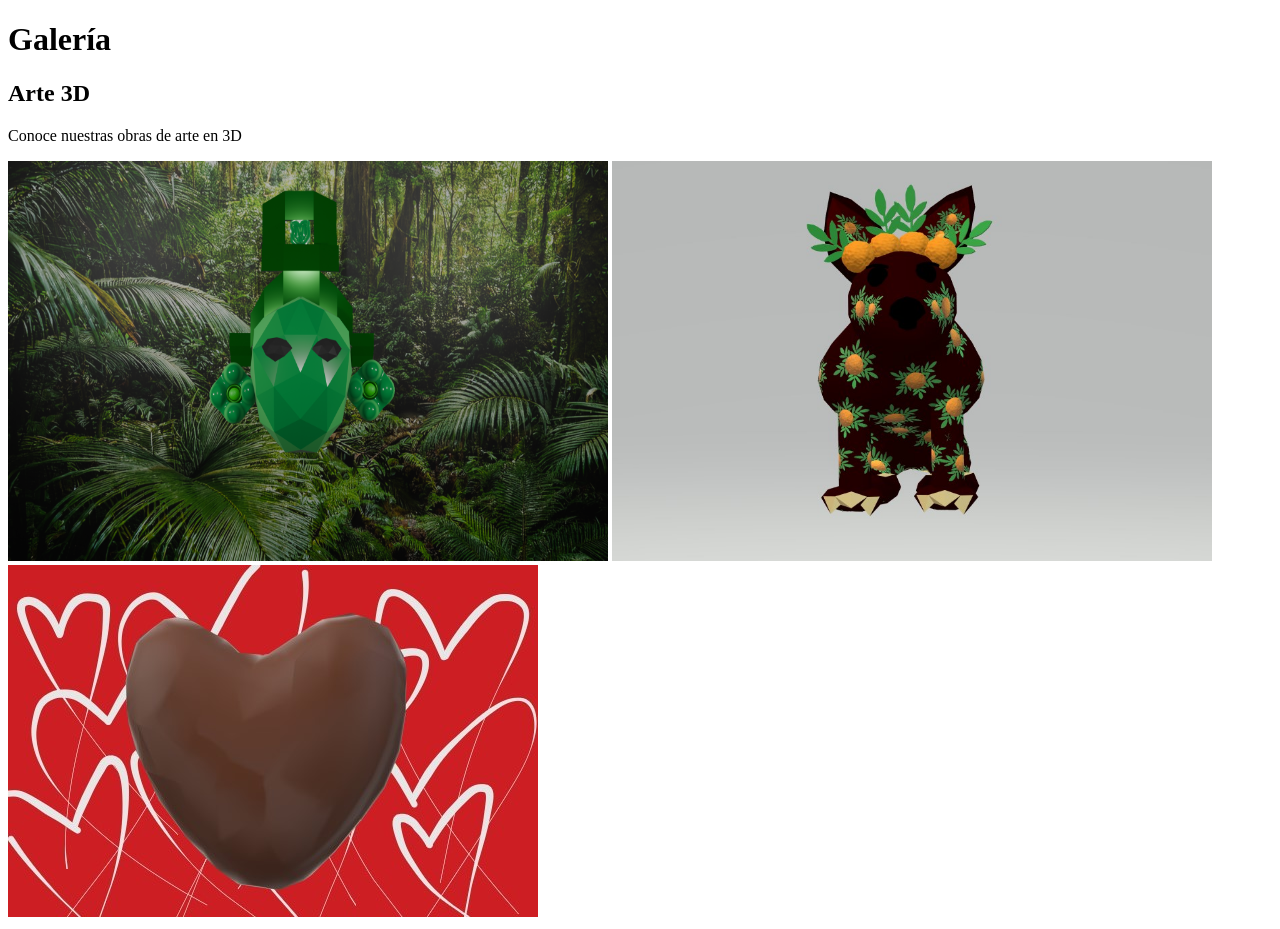
==== Modelado.html @ 84d5847e "ajuste de tamaño de imagenes 2" ====
<!DOCTYPE html>
<html lang="en">
<head>
    <meta charset="UTF-8">
    <meta name="viewport" content="width=device-width, initial-scale=1.0">
    <title>Document</title>
</head>
<body>
<h1>Galería</h1>
<h2>Arte 3D</h2> 
<P>Conoce nuestras obras de arte en 3D</P>
<img src="cabeza maya.png" alt="Maya" width="600" height="400">
<img src="Xolotzcuintle cempasuchiltl.jpg" alt="Xolotzcuintle" width="600" height="400">
<img src="choco san val.jpg" alt="Chocolate">
</body>
</html>
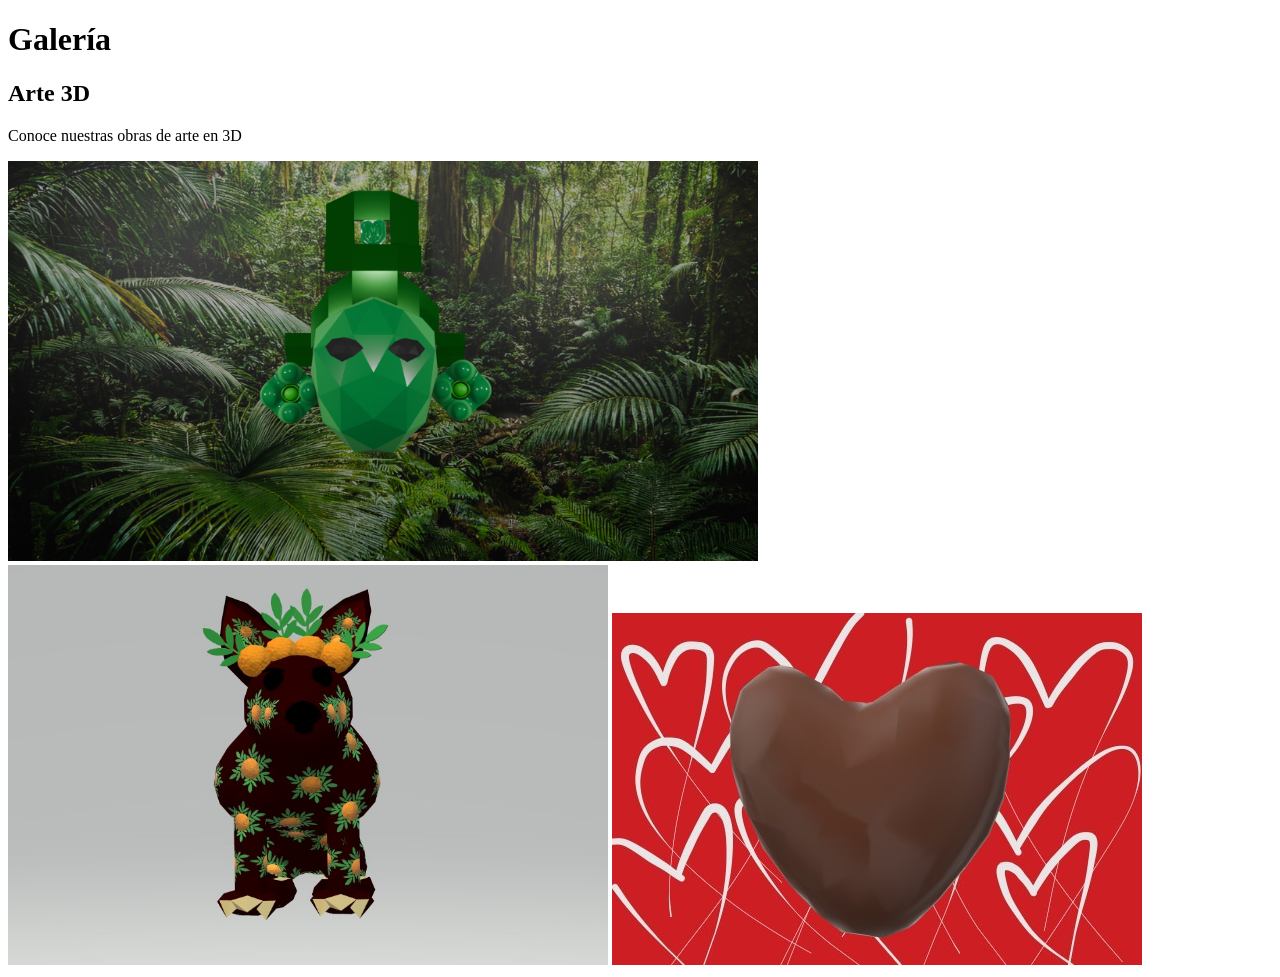
==== commit ed52396e: "ajuste de tamano 3" ====
--- a/Modelado.html
+++ b/Modelado.html
@@ -9,7 +9,7 @@
 <h1>Galería</h1>
 <h2>Arte 3D</h2> 
 <P>Conoce nuestras obras de arte en 3D</P>
-<img src="cabeza maya.png" alt="Maya" width="600" height="400">
+<img src="cabeza maya.png" alt="Maya" width="750" height="400">
 <img src="Xolotzcuintle cempasuchiltl.jpg" alt="Xolotzcuintle" width="600" height="400">
 <img src="choco san val.jpg" alt="Chocolate">
 </body>
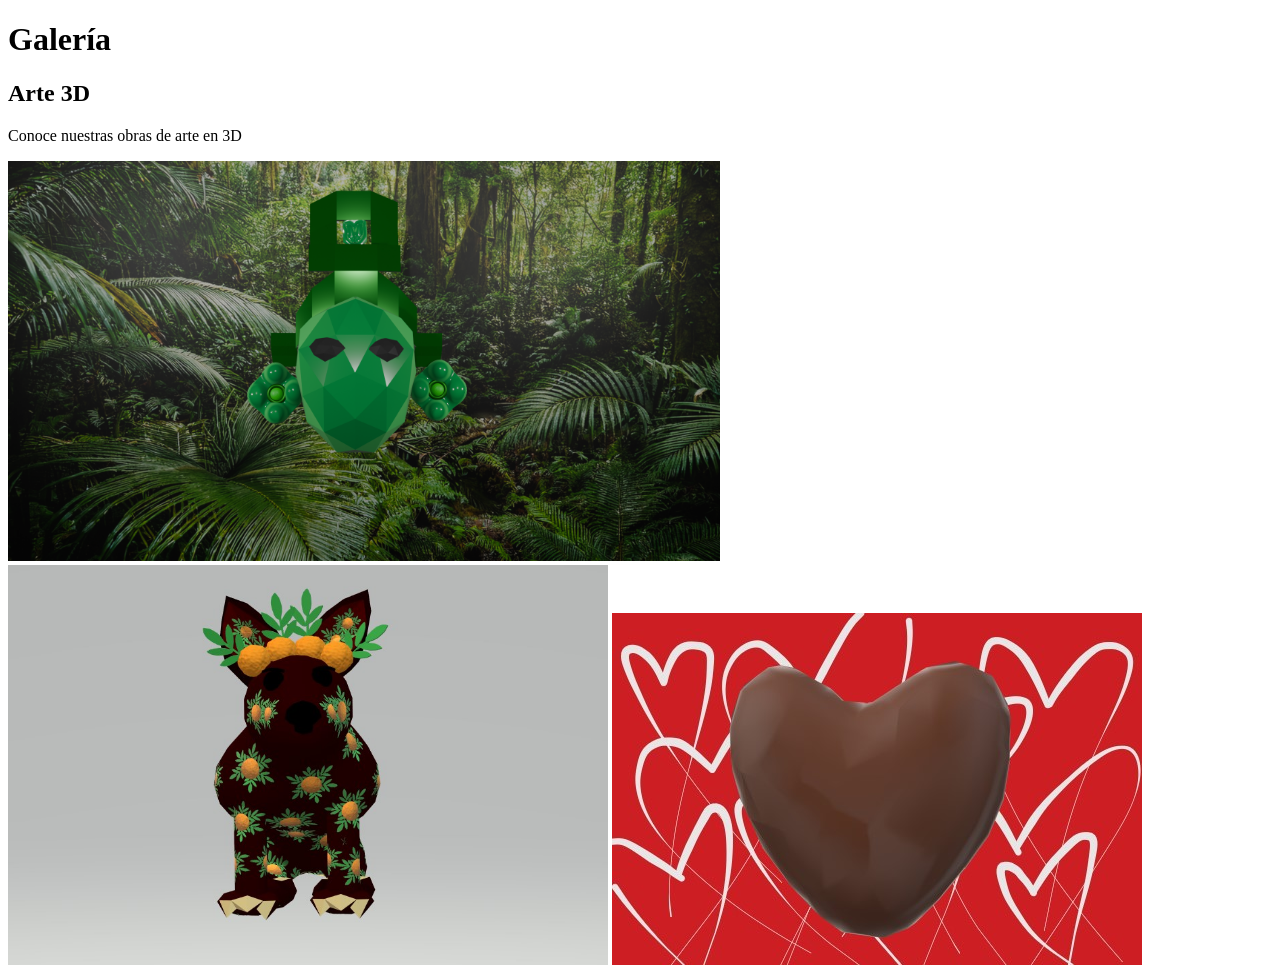
==== commit 871dbbe1: "ajuste4" ====
--- a/Modelado.html
+++ b/Modelado.html
@@ -9,7 +9,7 @@
 <h1>Galería</h1>
 <h2>Arte 3D</h2> 
 <P>Conoce nuestras obras de arte en 3D</P>
-<img src="cabeza maya.png" alt="Maya" width="750" height="400">
+<img src="cabeza maya.png" alt="Maya" width="712" height="400">
 <img src="Xolotzcuintle cempasuchiltl.jpg" alt="Xolotzcuintle" width="600" height="400">
 <img src="choco san val.jpg" alt="Chocolate">
 </body>
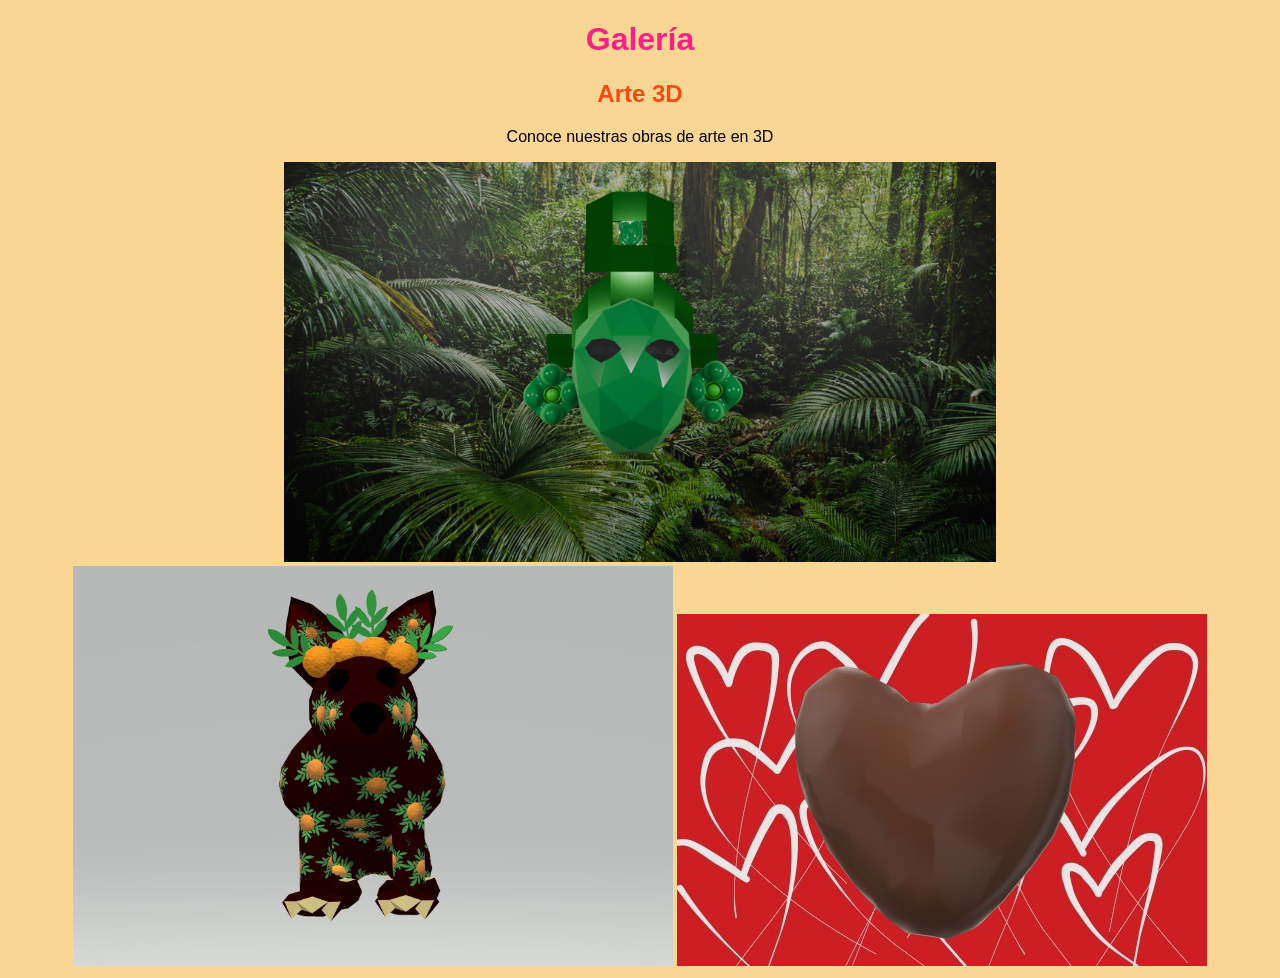
==== commit 51b98a71: "enlace de hoja de estilos a las páginas" ====
--- a/Modelado.html
+++ b/Modelado.html
@@ -4,6 +4,7 @@
     <meta charset="UTF-8">
     <meta name="viewport" content="width=device-width, initial-scale=1.0">
     <title>Document</title>
+     <link rel="stylesheet" href="styles.css">
 </head>
 <body>
 <h1>Galería</h1>
--- a/styles.css
+++ b/styles.css
@@ -0,0 +1,16 @@
+body {
+  font-family: Arial, Helvetica, sans-serif;      
+  background-color: #FAD695;
+  text-align: center;
+}
+
+h1 {
+    color: #FA2383;
+    font-size: 24 px;    
+    margin-bottom: 20 px;
+}
+
+h2 {
+  color: #FA4A0F;
+
+}
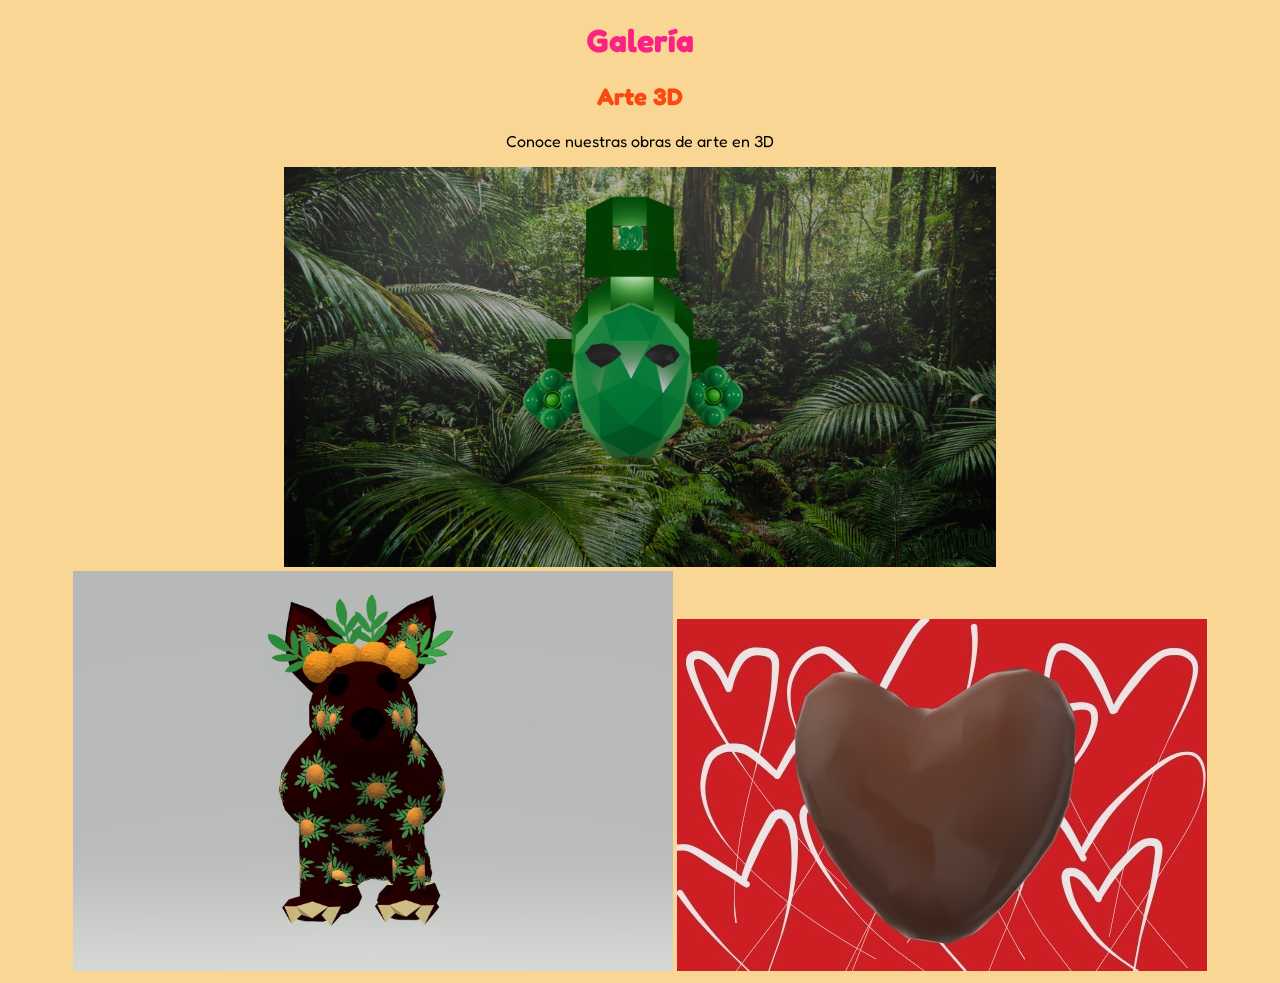
==== commit 17f02071: "google fonts" ====
--- a/Modelado.html
+++ b/Modelado.html
@@ -5,6 +5,9 @@
     <meta name="viewport" content="width=device-width, initial-scale=1.0">
     <title>Document</title>
      <link rel="stylesheet" href="styles.css">
+     <link rel="preconnect" href="https://fonts.googleapis.com">
+    <link rel="preconnect" href="https://fonts.gstatic.com" crossorigin>
+    <link href="https://fonts.googleapis.com/css2?family=Fredoka:wght@300..700&display=swap" rel="stylesheet">
 </head>
 <body>
 <h1>Galería</h1>
--- a/styles.css
+++ b/styles.css
@@ -1,5 +1,5 @@
 body {
-  font-family: Arial, Helvetica, sans-serif;      
+  font-family: "Fredoka", sans-serif;
   background-color: #FAD695;
   text-align: center;
 }
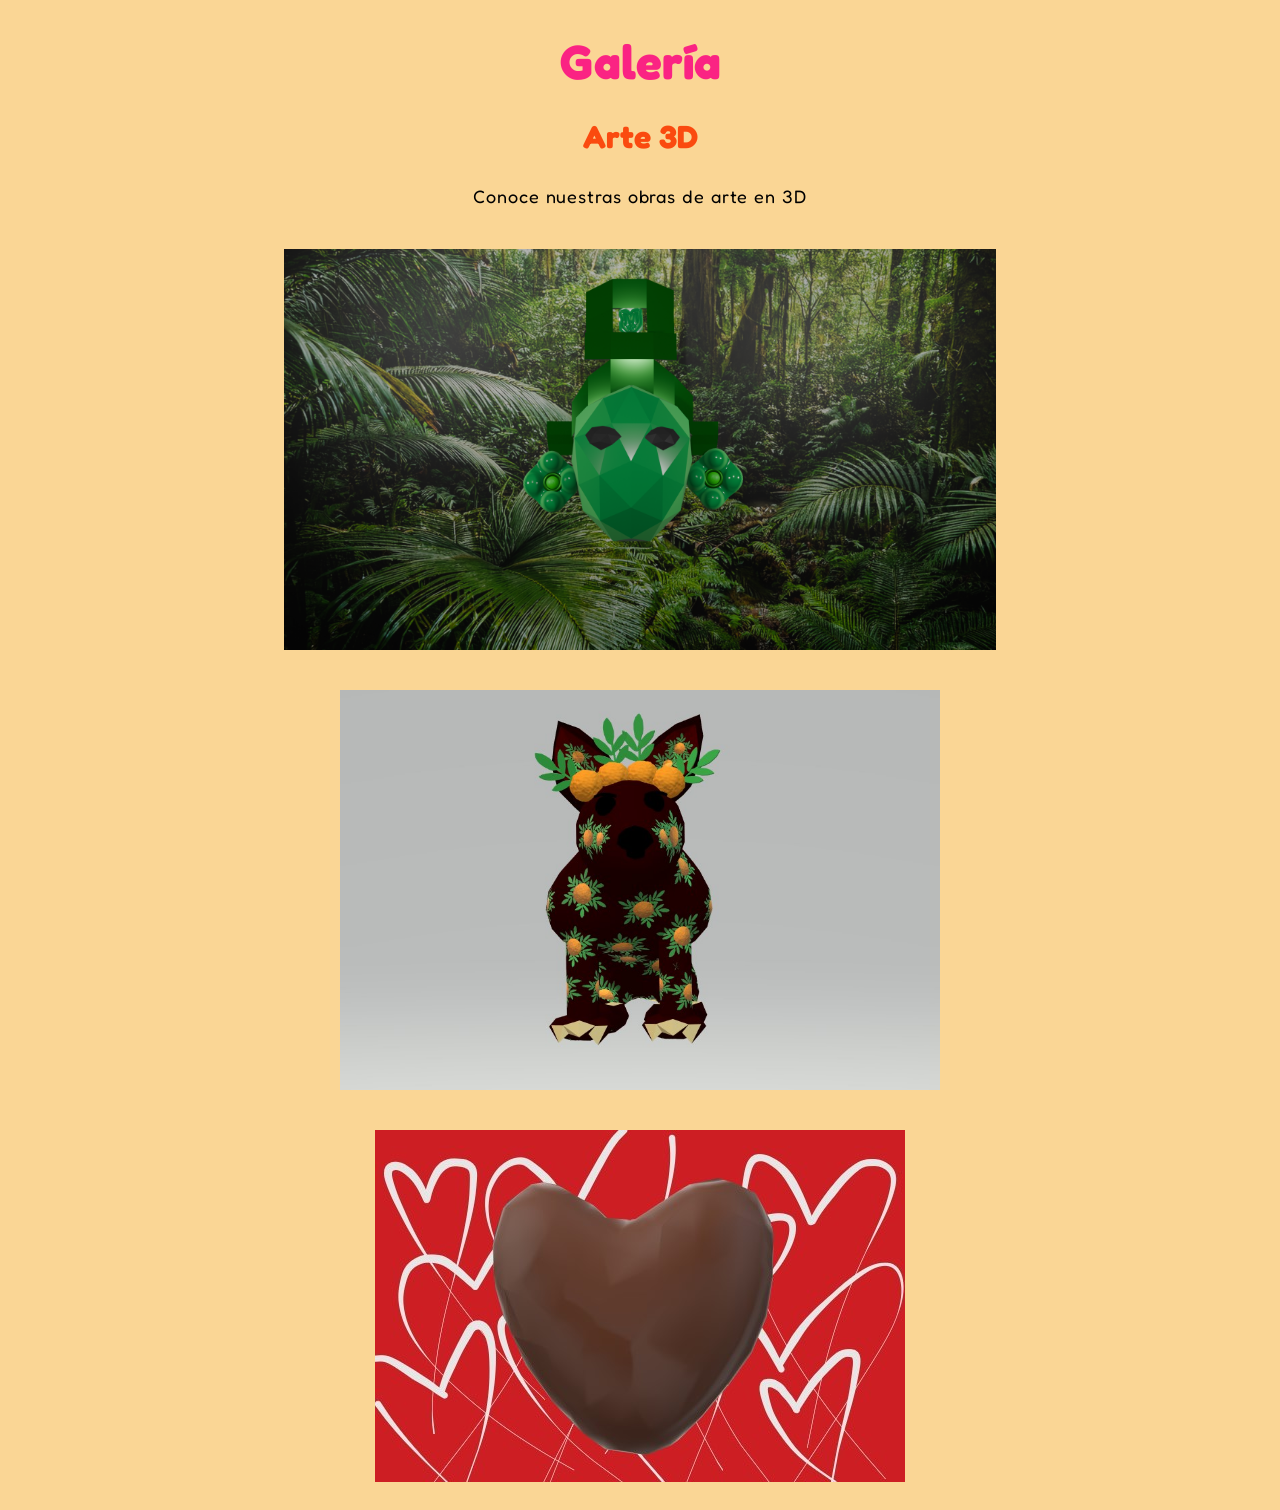
==== commit a58c1984: "flexbox de las páginas secundarias" ====
--- a/Modelado.html
+++ b/Modelado.html
@@ -13,8 +13,14 @@
 <h1>Galería</h1>
 <h2>Arte 3D</h2> 
 <P>Conoce nuestras obras de arte en 3D</P>
+
+<div class="galeria">
+
 <img src="cabeza maya.png" alt="Maya" width="712" height="400">
 <img src="Xolotzcuintle cempasuchiltl.jpg" alt="Xolotzcuintle" width="600" height="400">
 <img src="choco san val.jpg" alt="Chocolate">
+
+</div>
+
 </body>
 </html>
--- a/styles.css
+++ b/styles.css
@@ -1,16 +1,129 @@
 body {
-  font-family: "Fredoka", sans-serif;
+  font-family: "Fredoka", Arial, sans-serif;
   background-color: #FAD695;
   text-align: center;
 }
 
 h1 {
     color: #FA2383;
-    font-size: 24 px;    
-    margin-bottom: 20 px;
+    font-size: 48px;    
+    margin-bottom: 20px;
+    font-weight: 700;
+    text-align: center;
+}
+
+#mi-id {
+
+  background-color: #FA9B0F;
+  padding: 20px 40px;
+  border: 30px;
+  margin: 60px;
+  display:flex;
+  justify-content: center;
+
 }
 
 h2 {
   color: #FA4A0F;
+  font-size: 32px;
 
+}
+
+p {
+  font-weight: 400;
+  font-size: 18px;
+  line-height: 1.6;
+  letter-spacing: 0.05em
+}
+
+.miclase {
+  background-color: #F7846F;
+  padding: 20px 40px;
+  border: 30px;
+  margin: 60px;
+}
+
+.icono-red {
+  width: 40px;
+  transition: 0.3s;
+}
+
+.icono-red:hover {
+  transform: scale(1.2);
+  opacity: 0.7;
+}
+
+nav {
+  display: flex;
+  justify-content: flex-end;
+  gap: 20px;
+  padding: 12px 20px;
+  margin: 5px;
+  border-radius: 8px;
+
+}
+
+section {
+  padding: 40px;
+}
+
+* {
+  box-sizing: border-box;
+}
+
+img {
+  max-width: 100%;
+  height: auto;
+}
+
+.box {
+  padding: 15px;
+  border: 5px;
+  margin: 30px;
+}
+
+.contenido{
+  display:flex;
+  align-items:center;
+  gap:30px;
+  flex-wrap:wrap;
+}
+
+.contenido img{
+  width:400px;
+  max-width:100%;
+  border-radius:10px;
+}
+
+.contenido p{
+  flex:1; 
+}
+
+.mge {
+  margin: 10px; 
+}
+
+.galeria {
+  display:flex;
+  flex-direction: column;
+  align-items: center;
+}
+
+.galeria img{
+  margin: 20px;
+}
+
+.room {
+  display: flex;
+  align-items:center;
+  gap:30px;
+  flex-wrap:wrap;
+}
+
+.room img{
+  margin: 10px;
+  padding: 10px;
+  border: 5px;
+  width:600px;
+  max-width:100%;
 }
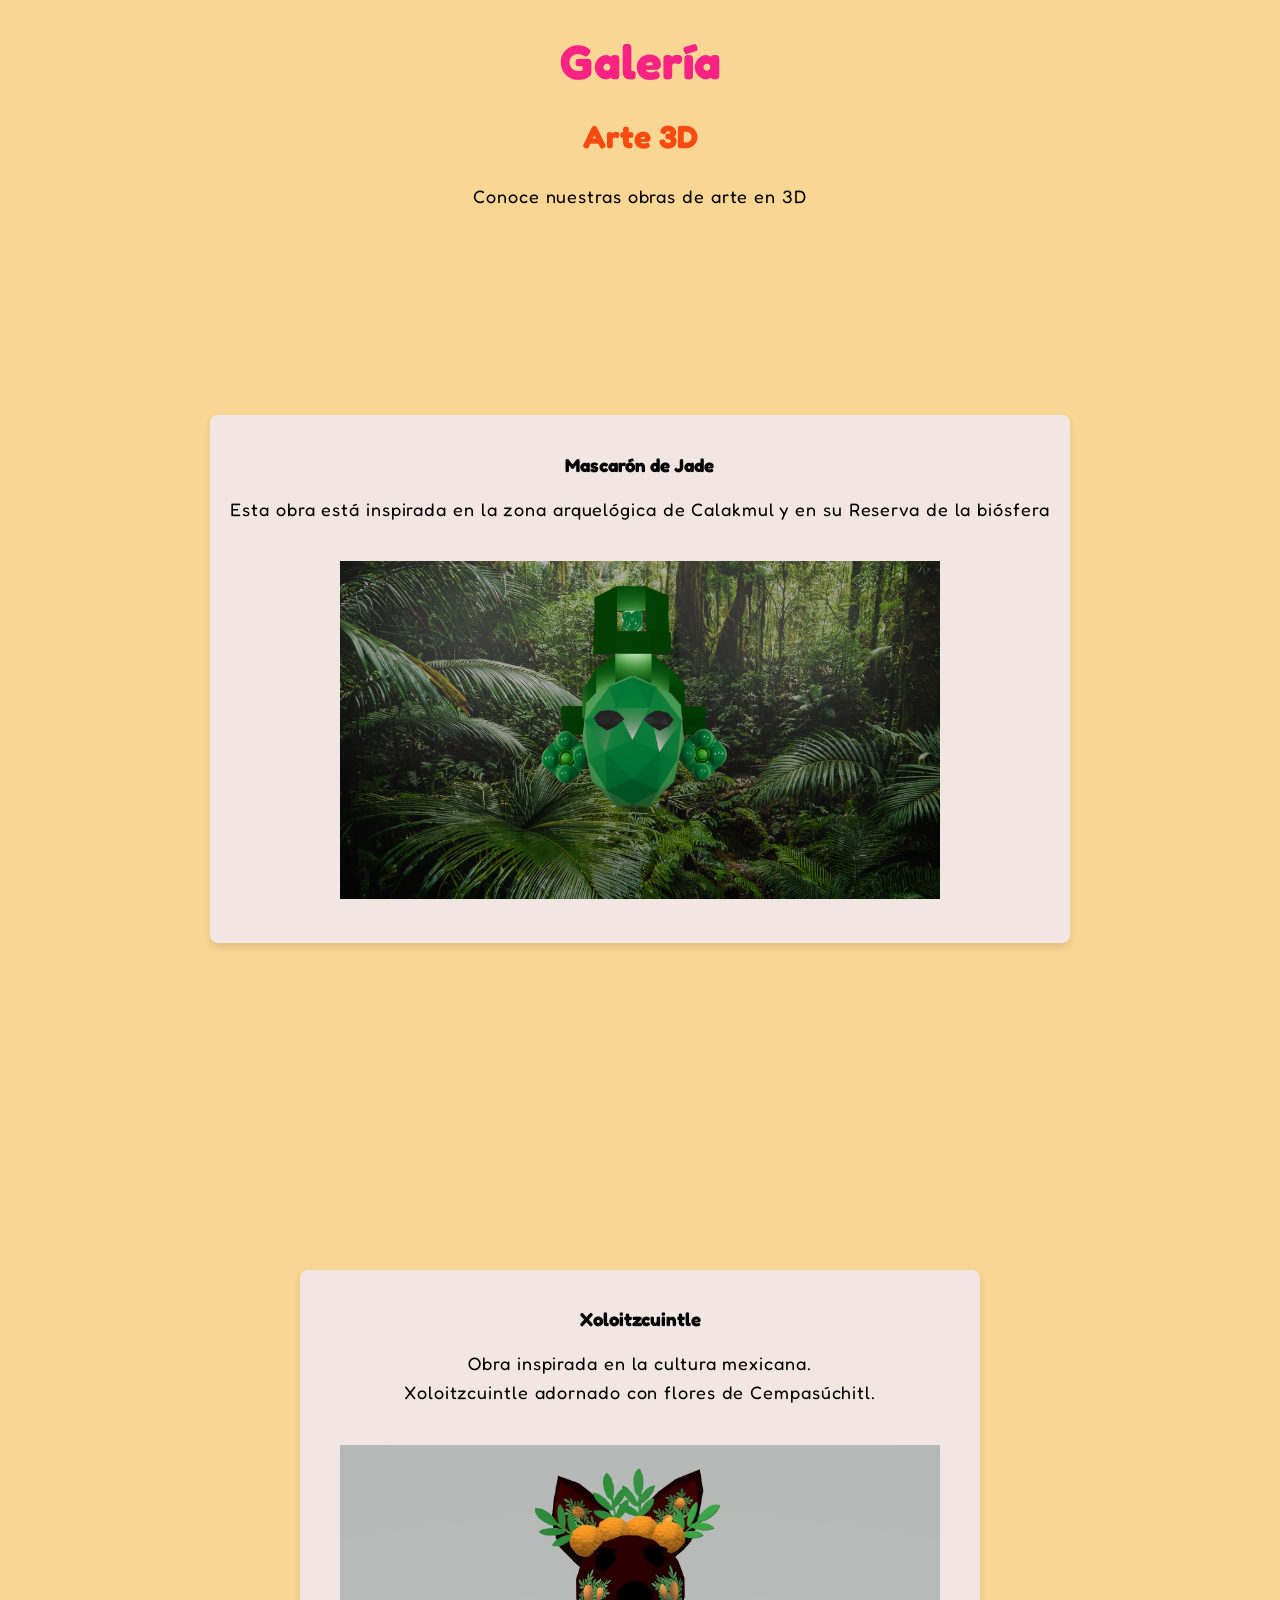
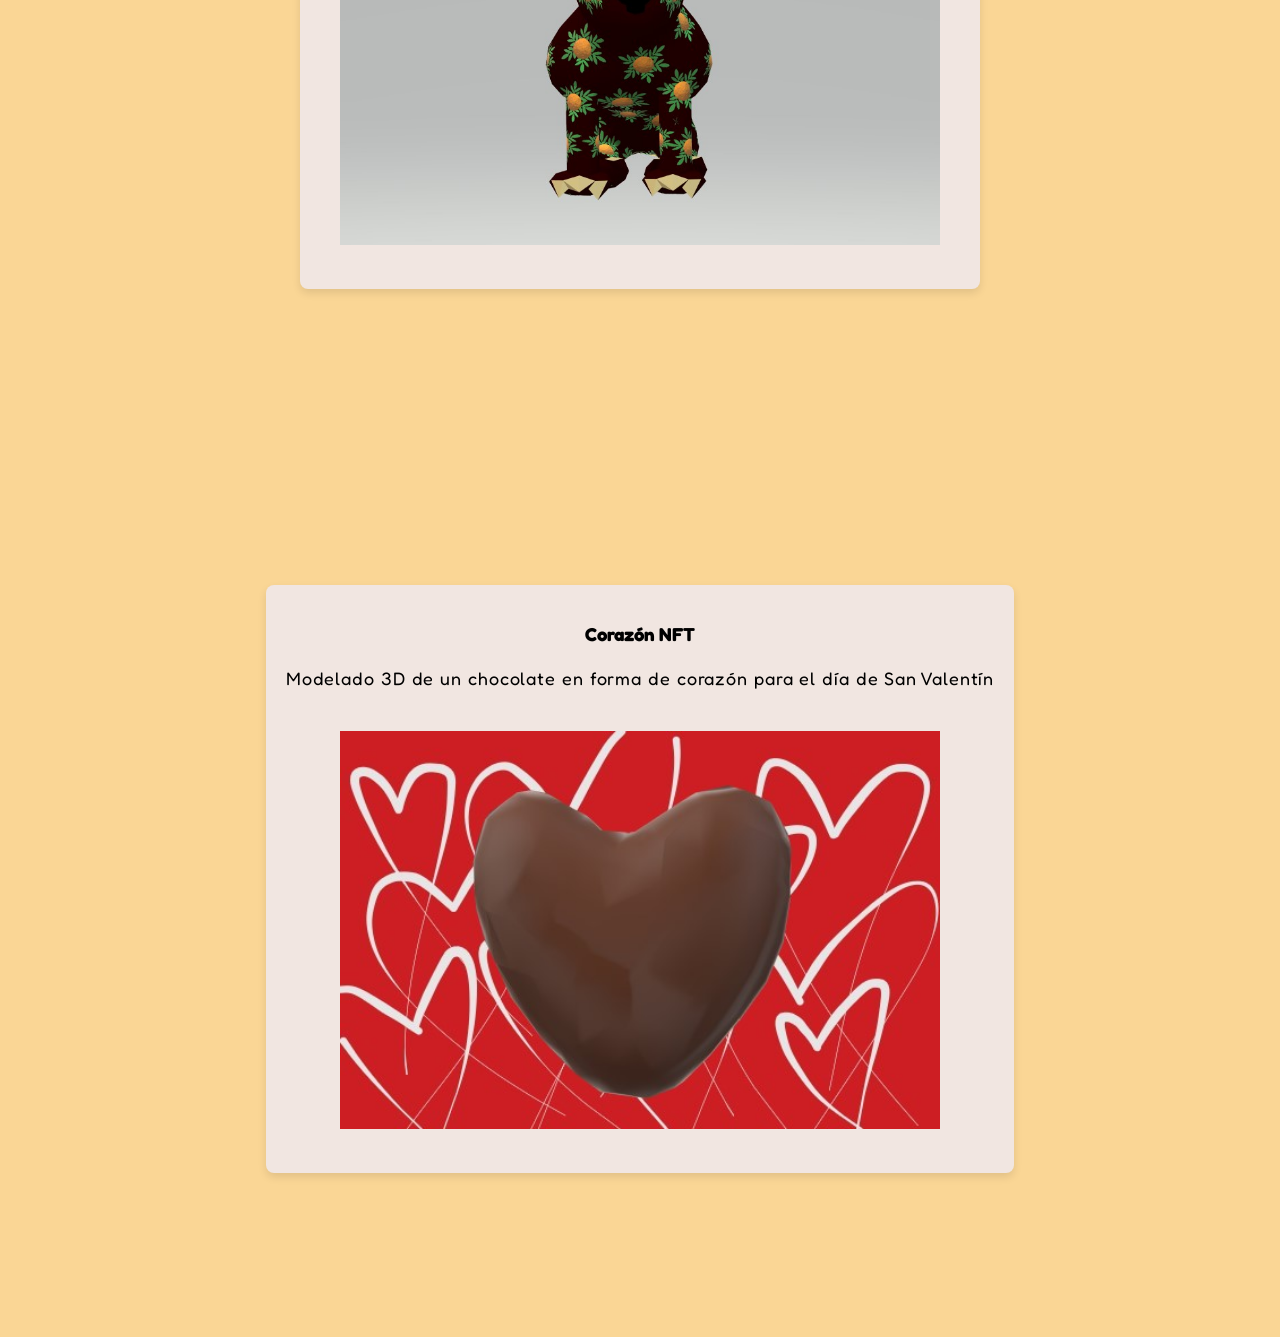
==== commit 3de3fb7e: "tarjetas de modelado 3d" ====
--- a/Modelado.html
+++ b/Modelado.html
@@ -16,9 +16,47 @@
 
 <div class="galeria">
 
-<img src="cabeza maya.png" alt="Maya" width="712" height="400">
-<img src="Xolotzcuintle cempasuchiltl.jpg" alt="Xolotzcuintle" width="600" height="400">
-<img src="choco san val.jpg" alt="Chocolate">
+ <div class="container">
+
+  <div class="card">
+
+    <h3>Mascarón de Jade</h3>
+
+    <p>Esta obra está inspirada en la zona arquelógica de Calakmul y en su Reserva de la biósfera</p>
+
+    <img src="cabeza maya.png" alt="Maya" class="obras">
+
+  </div>
+
+</div>   
+
+<div class="container">
+
+  <div class="card">
+
+    <h3>Xoloitzcuintle</h3>
+
+    <p>Obra inspirada en la cultura mexicana. <br>
+    Xoloitzcuintle adornado con flores de Cempasúchitl.</p>
+
+    <img src="Xolotzcuintle cempasuchiltl.jpg" alt="Xolotzcuintle" class="obras">
+
+  </div>
+
+</div>
+
+<div class="container">
+
+  <div class="card">
+
+    <h3>Corazón NFT</h3>
+
+    <p>Modelado 3D de un chocolate en forma de corazón para el día de San Valentín</p>
+
+    <img src="choco san val.jpg" alt="Chocolate" class="obras">
+
+  </div>
+
 
 </div>
 
--- a/styles.css
+++ b/styles.css
@@ -118,6 +118,7 @@
   align-items:center;
   gap:30px;
   flex-wrap:wrap;
+  justify-content: space-around;
 }
 
 .room img{
@@ -126,4 +127,40 @@
   border: 5px;
   width:600px;
   max-width:100%;
-}+}
+
+.container {
+
+  display: flex;
+
+  justify-content: center;
+
+  align-items: center;
+
+  height: 100vh;
+
+}
+
+.card {
+
+  background-color: #f1e6e1;
+
+  padding: 20px;
+
+  box-shadow: 0 4px 8px rgba(0, 0, 0, 0.1);
+
+  border-radius: 8px;
+
+  text-align: center;
+
+}
+
+.obras {
+  width: 600px;
+}
+
+@media (max-width: 768px){
+  .obras{
+    width: 100%;
+  }
+}
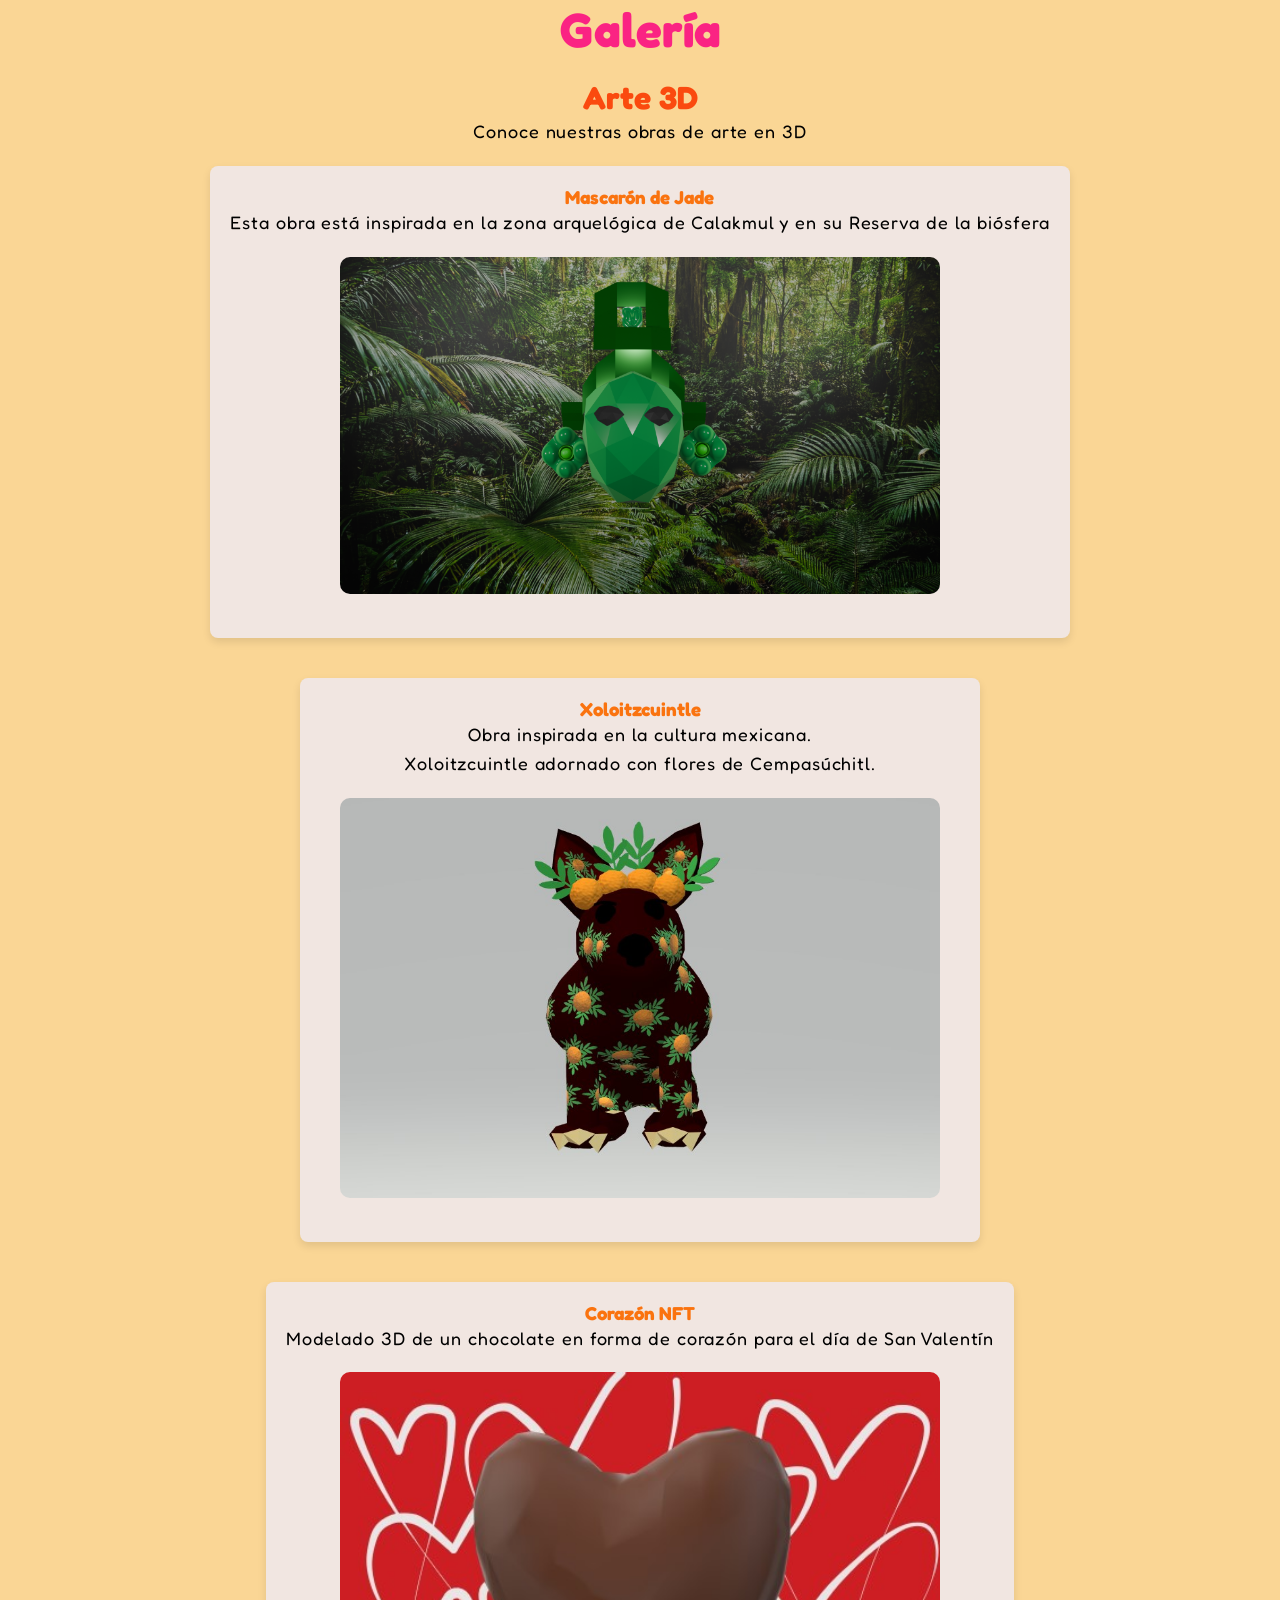
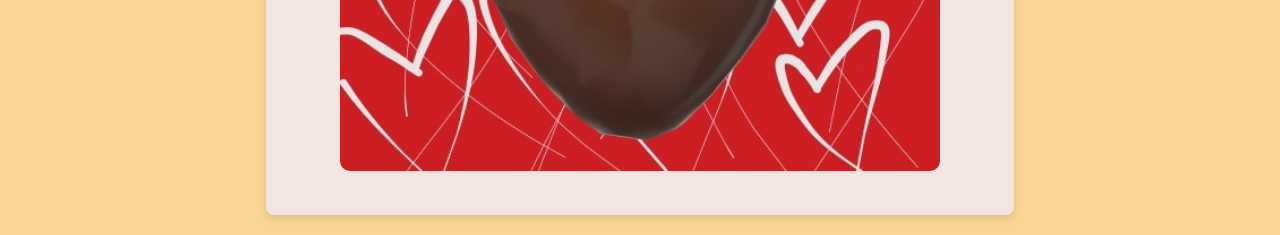
==== commit 90c6430d: "ajuste de imagenes paginas" ====
--- a/Modelado.html
+++ b/Modelado.html
@@ -9,56 +9,43 @@
     <link rel="preconnect" href="https://fonts.gstatic.com" crossorigin>
     <link href="https://fonts.googleapis.com/css2?family=Fredoka:wght@300..700&display=swap" rel="stylesheet">
 </head>
+
 <body>
-<h1>Galería</h1>
-<h2>Arte 3D</h2> 
-<P>Conoce nuestras obras de arte en 3D</P>
 
-<div class="galeria">
+  <h1>Galería</h1>
 
- <div class="container">
+  <h2>Arte 3D</h2>
 
-  <div class="card">
+  <P>Conoce nuestras obras de arte en 3D</P>
 
-    <h3>Mascarón de Jade</h3>
+  <div class="galeria">
 
-    <p>Esta obra está inspirada en la zona arquelógica de Calakmul y en su Reserva de la biósfera</p>
+    <div class="container">
+      <div class="card">
+        <h3>Mascarón de Jade</h3>
+        <p>Esta obra está inspirada en la zona arquelógica de Calakmul y en su Reserva de la biósfera</p>
+        <img src="cabeza maya.png" alt="Maya" class="obras">
+      </div>
+    </div>   
 
-    <img src="cabeza maya.png" alt="Maya" class="obras">
+    <div class="container">
+      <div class="card">
+        <h3>Xoloitzcuintle</h3>
+        <p>Obra inspirada en la cultura mexicana. <br>
+        Xoloitzcuintle adornado con flores de Cempasúchitl.</p>
+        <img src="Xolotzcuintle cempasuchiltl.jpg" alt="Xolotzcuintle" class="obras">
+      </div>
+    </div>
 
+    <div class="container">
+      <div class="card">
+        <h3>Corazón NFT</h3>
+        <p>Modelado 3D de un chocolate en forma de corazón para el día de San Valentín</p>
+        <img src="choco san val.jpg" alt="Chocolate" class="obras">
+      </div>
+    </div>
+    
   </div>
-
-</div>   
-
-<div class="container">
-
-  <div class="card">
-
-    <h3>Xoloitzcuintle</h3>
-
-    <p>Obra inspirada en la cultura mexicana. <br>
-    Xoloitzcuintle adornado con flores de Cempasúchitl.</p>
-
-    <img src="Xolotzcuintle cempasuchiltl.jpg" alt="Xolotzcuintle" class="obras">
-
-  </div>
-
-</div>
-
-<div class="container">
-
-  <div class="card">
-
-    <h3>Corazón NFT</h3>
-
-    <p>Modelado 3D de un chocolate en forma de corazón para el día de San Valentín</p>
-
-    <img src="choco san val.jpg" alt="Chocolate" class="obras">
-
-  </div>
-
-
-</div>
 
 </body>
 </html>
--- a/styles.css
+++ b/styles.css
@@ -5,28 +5,28 @@
 }
 
 h1 {
-    color: #FA2383;
-    font-size: 48px;    
-    margin-bottom: 20px;
-    font-weight: 700;
-    text-align: center;
-}
-
-#mi-id {
-
-  background-color: #FA9B0F;
-  padding: 20px 40px;
-  border: 30px;
-  margin: 60px;
-  display:flex;
-  justify-content: center;
-
+  color: #FA2383;
+  font-size: 48px;    
+  margin-bottom: 20px;
+  font-weight: 700;
+  text-align: center;
+}
+
+h3 {
+  color: #FA730F;
+}
+
+.miclass {
+  color: #FA0F60;
+}
+
+h4 {
+  color: #FA2383;
 }
 
 h2 {
   color: #FA4A0F;
   font-size: 32px;
-
 }
 
 p {
@@ -37,7 +37,7 @@
 }
 
 .miclase {
-  background-color: #F7846F;
+  background-color:#FAAD94;
   padding: 20px 40px;
   border: 30px;
   margin: 60px;
@@ -53,25 +53,17 @@
   opacity: 0.7;
 }
 
-nav {
-  display: flex;
-  justify-content: flex-end;
-  gap: 20px;
-  padding: 12px 20px;
-  margin: 5px;
-  border-radius: 8px;
-
-}
-
 section {
   padding: 40px;
 }
 
 * {
+  margin: 0;
+  padding: 0;
   box-sizing: border-box;
 }
 
-img {
+.imagen1 {
   max-width: 100%;
   height: auto;
 }
@@ -123,44 +115,134 @@
 
 .room img{
   margin: 10px;
-  padding: 10px;
-  border: 5px;
-  width:600px;
-  max-width:100%;
+  width:500px;
+  max-width: 90%;
 }
 
 .container {
-
-  display: flex;
-
+  display: flex;
   justify-content: center;
-
-  align-items: center;
-
-  height: 100vh;
-
+  align-items: center;
 }
 
 .card {
-
   background-color: #f1e6e1;
-
   padding: 20px;
-
   box-shadow: 0 4px 8px rgba(0, 0, 0, 0.1);
-
   border-radius: 8px;
-
-  text-align: center;
-
+  text-align: center;
+  margin: 20px;
 }
 
 .obras {
   width: 600px;
+  border-radius: 10px; 
 }
 
 @media (max-width: 768px){
   .obras{
-    width: 100%;
-  }
-}
+    width: 90%;
+  }
+}
+
+.navbar {
+  display: flex;
+  align-items: center;
+  justify-content: space-around;
+  background-color: #FA9B0F;
+  color: white;
+  flex-wrap: wrap;
+}
+
+.logo {
+  font-weight: bold;
+}
+
+.btn {
+  display: inline-block;
+  padding: 10px 20px;
+  background-color:#FA2383;
+  color: white;
+  text-decoration: none;
+  border-radius: 6px;
+  font-size: 16px;
+  margin: 5px;
+}
+
+
+.btn:hover {
+  background-color:#FAAD94;
+}
+
+
+.logo img {
+  width: 120px;
+  height: auto;
+}
+
+@media (max-width: 768px) {
+  .navbar {
+    flex-direction: column;
+    align-items:center;
+    gap: 10px;
+  }
+
+
+  .btn {
+    width: 80%;
+    text-align: center;
+  }
+
+  .logo {
+    width: 40px; 
+    min-width: 40px;
+  }
+}
+
+.footer {
+  background-color:#FA9B0F;
+  color: white;
+  padding: 30px 20px;
+}
+
+.footer-container {
+  display: flex;
+  justify-content: space-between;
+  align-items: center;
+  flex-wrap: wrap; 
+}
+
+.newsletter h3 {
+  margin-bottom: 10px;
+}
+
+.social {
+  text-align: center;
+}
+
+@media (max-width: 600px) {
+  .footer-container {
+    flex-direction: column;
+    text-align: center;
+  }
+
+  .social {
+    text-align: center;
+    margin-top: 20px;
+  }
+
+  .newsletter input {
+    margin-bottom: 10px;
+  }
+}
+
+.slogan{
+  background-color: #FAAD94;
+  border-radius: 8px;
+  padding: 10px;
+  margin: 10px;
+}
+
+.espacio {
+  border-radius: 10px;
+}
